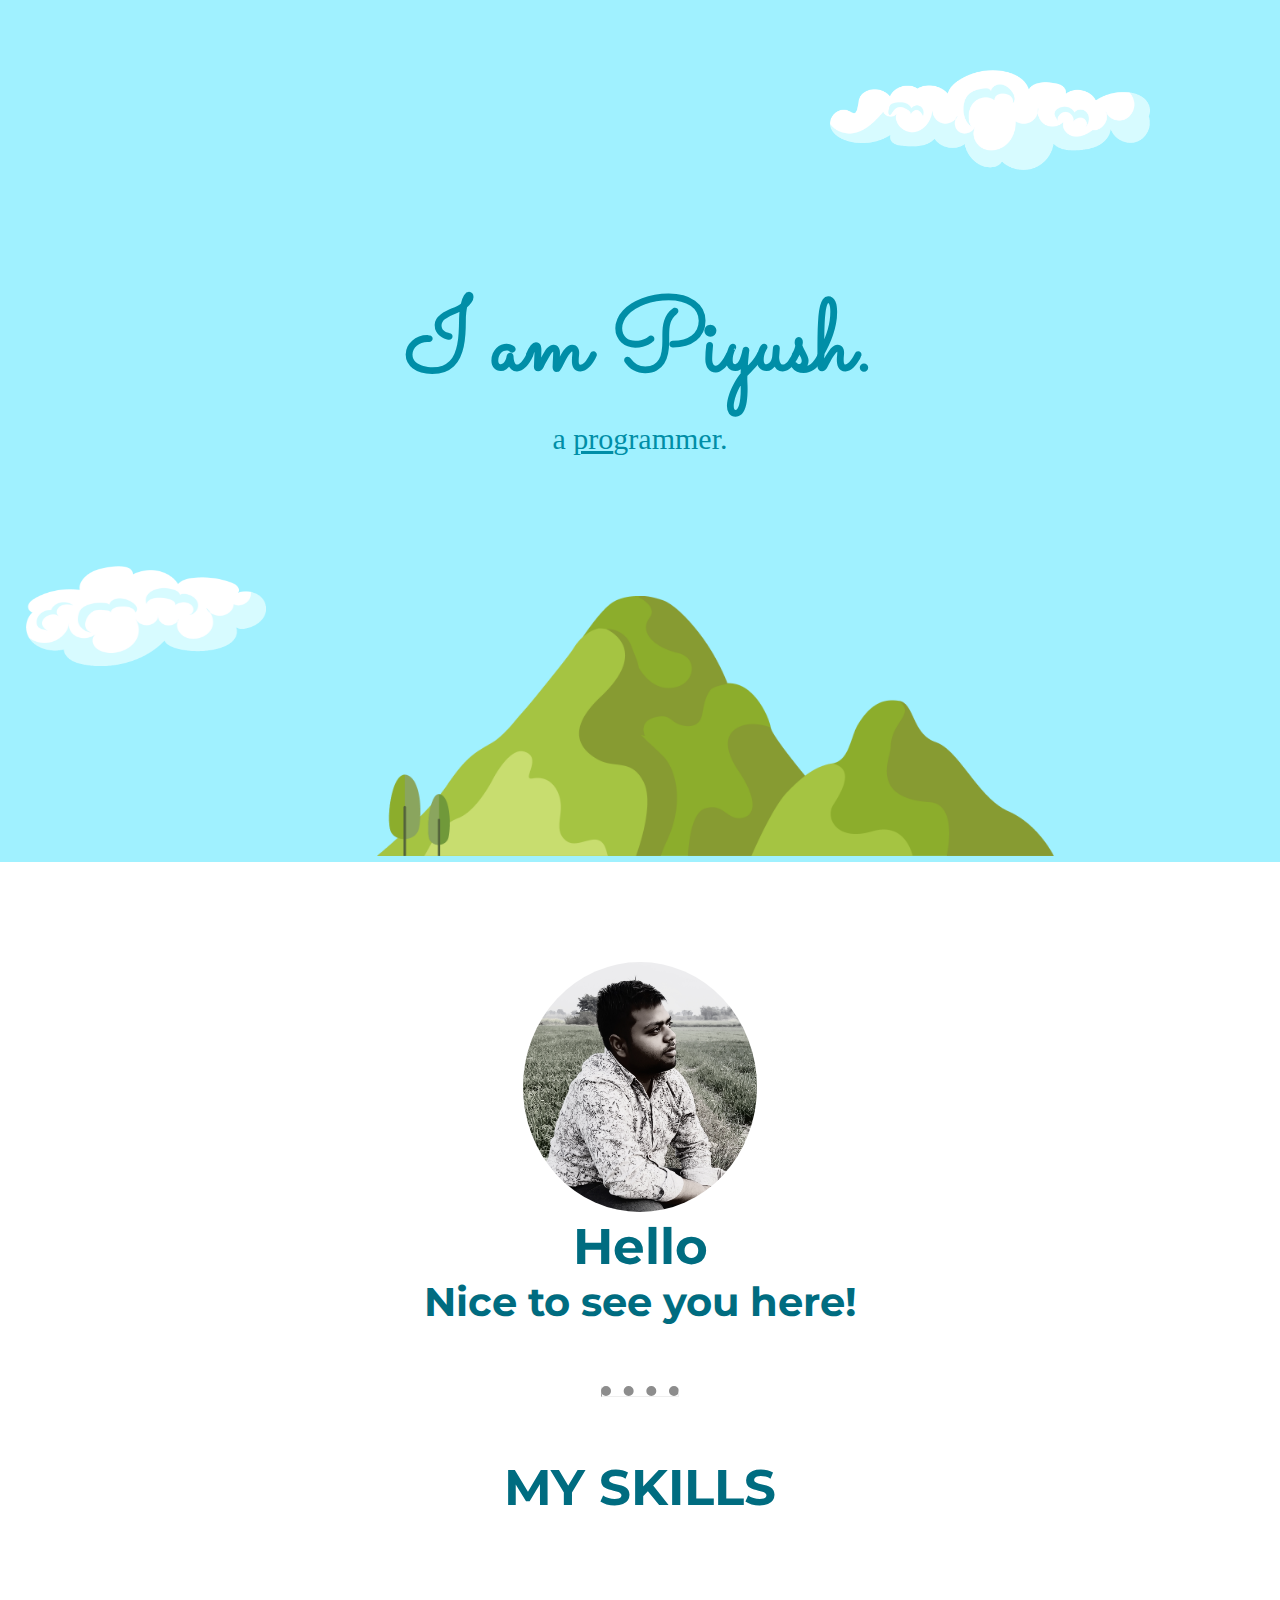
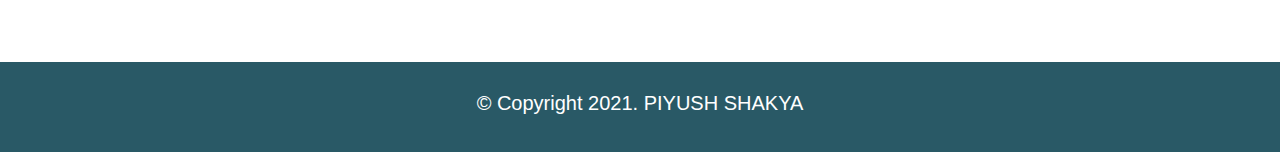
==== index.html @ 98e33c42 "1st commit" ====
<!DOCTYPE html>
<html>
    <head>
        <link rel="stylesheet" href="css/style.css">
        <link rel="preconnect" href="https://fonts.gstatic.com">
        <link href="https://fonts.googleapis.com/css2?family=Montserrat:wght@100&family=Sacramento&display=swap" rel="stylesheet">
        <link rel="icon" href="img/favicon.ico">
        <title>Piyush Shakya</title>
    </head>
    
    <body>
        <div class="top-container">
            <img class="upper-cloud" src="img/big cloud.png" alt="cloud">
            <h1>I am Piyush.</h1>
            <p>a <span class="pro">pro</span>grammer.</p>
            <img class ="lower-cloud" src="img/small cloud.png" alt="cloud">
            <img class ="mountain" src="img/mountain.png" alt="">
        </div>

        <div class="middle-container">
            <div class="profile">
                <img src="img/profile.jpg" alt="profile">
                <h1>Hello</h1>
                <h4>Nice to see you here!</h4>
            </div>
            <hr>
            <div class="mySkills">
                <h1>MY SKILLS</h1>
            </div>
        </div>

        <div class="bottom-container">
            <p>&copy Copyright 2021. PIYUSH SHAKYA</p>
        </div>

    </body>
</html>
---- css/style.css ----
*{
    margin: 0;
}

.top-container{
    font: 50px 'Sacramento', cursive;
    color: #008ea7;
    background-color: #a0f1ff;
    padding: 50px 0 120px;
    text-align: center;
    position: relative;
}
/* .top-container h1{
    font: 50px 'Sacramento', cursive;
    color: #008ea7;
    font-weight: bold;
}*/
.top-container p{
    font: 30px cursive;
    color: #008ea7;
} 

.pro{
    text-decoration: underline;
}
img{
    height: 25%;
    width: 25%;
    display: inline-block;
}

.upper-cloud{
    height: 100px;
    position: relative;
    right: -350px;
    top: -80px;
    padding-top: 100px;
}

.lower-cloud{
    height: 100px;
    width: 240px;
    position: relative;
    right:150px;
    bottom:50px;
}
.mountain{
    position: relative;
    height: 260px;
    width: auto;
    top: 140px;
    left: -50px;
}

.middle-container{
    color: #006c80;
    padding-top: 100px;
    height: 700px;
    width: 100%;
    font-family: 'Montserrat', sans-serif;
    text-align: center;
}

.profile h1{
    font-size: 50px;
}

.profile h4{
    font-size: 40px;
}

.profile img{
    height: 250px;
    width: auto;
    border-radius: 50%;
}

hr{
    border-top: 10px dotted #8d8d8d;
    width: 6%;
    margin: 60px auto;
}

.mySkills h1{
    font-size: 50px;
}

.bottom-container{
    background-color:#295966;
    color:white;
    height: 60px;
    width: 100%;
    padding: 30px 0 0;
    text-align: center;
    font-family:'Gill Sans', 'Gill Sans MT', Calibri, 'Trebuchet MS', sans-serif;
    font-size: 20px;
}
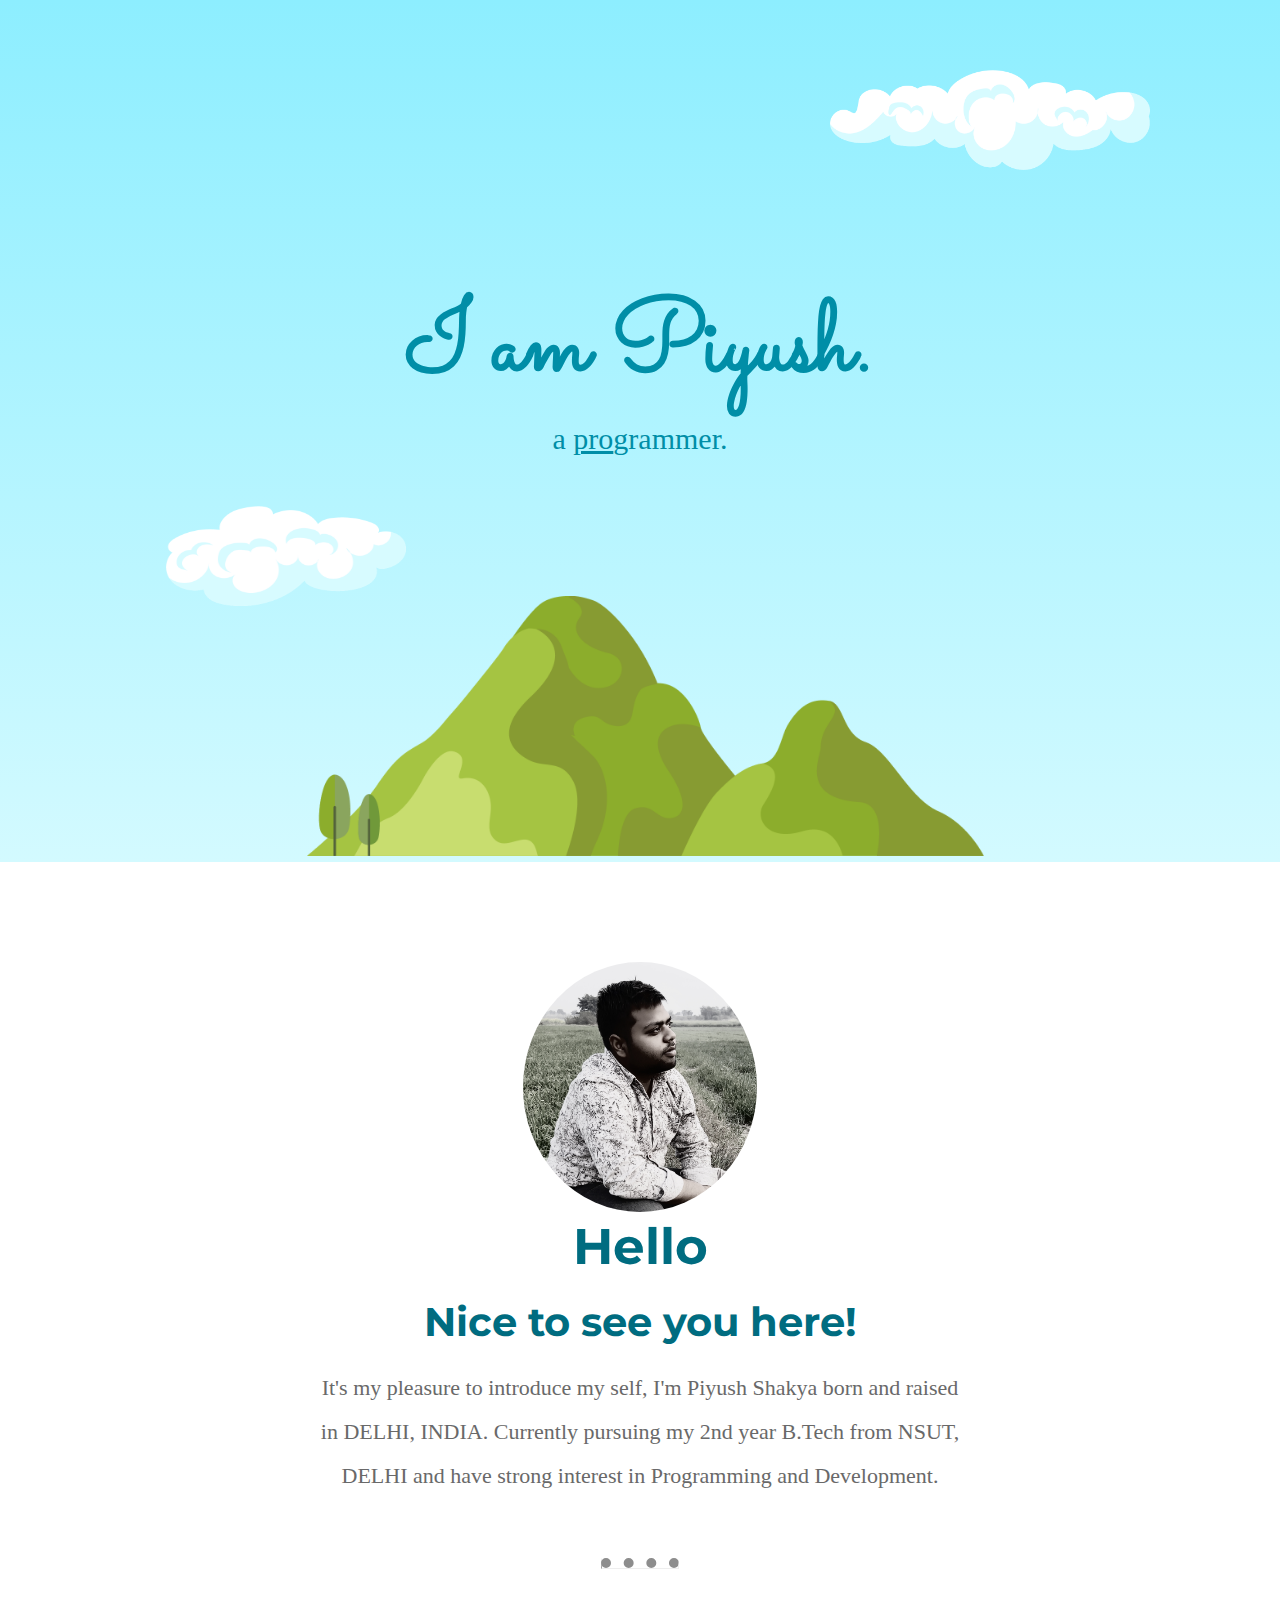
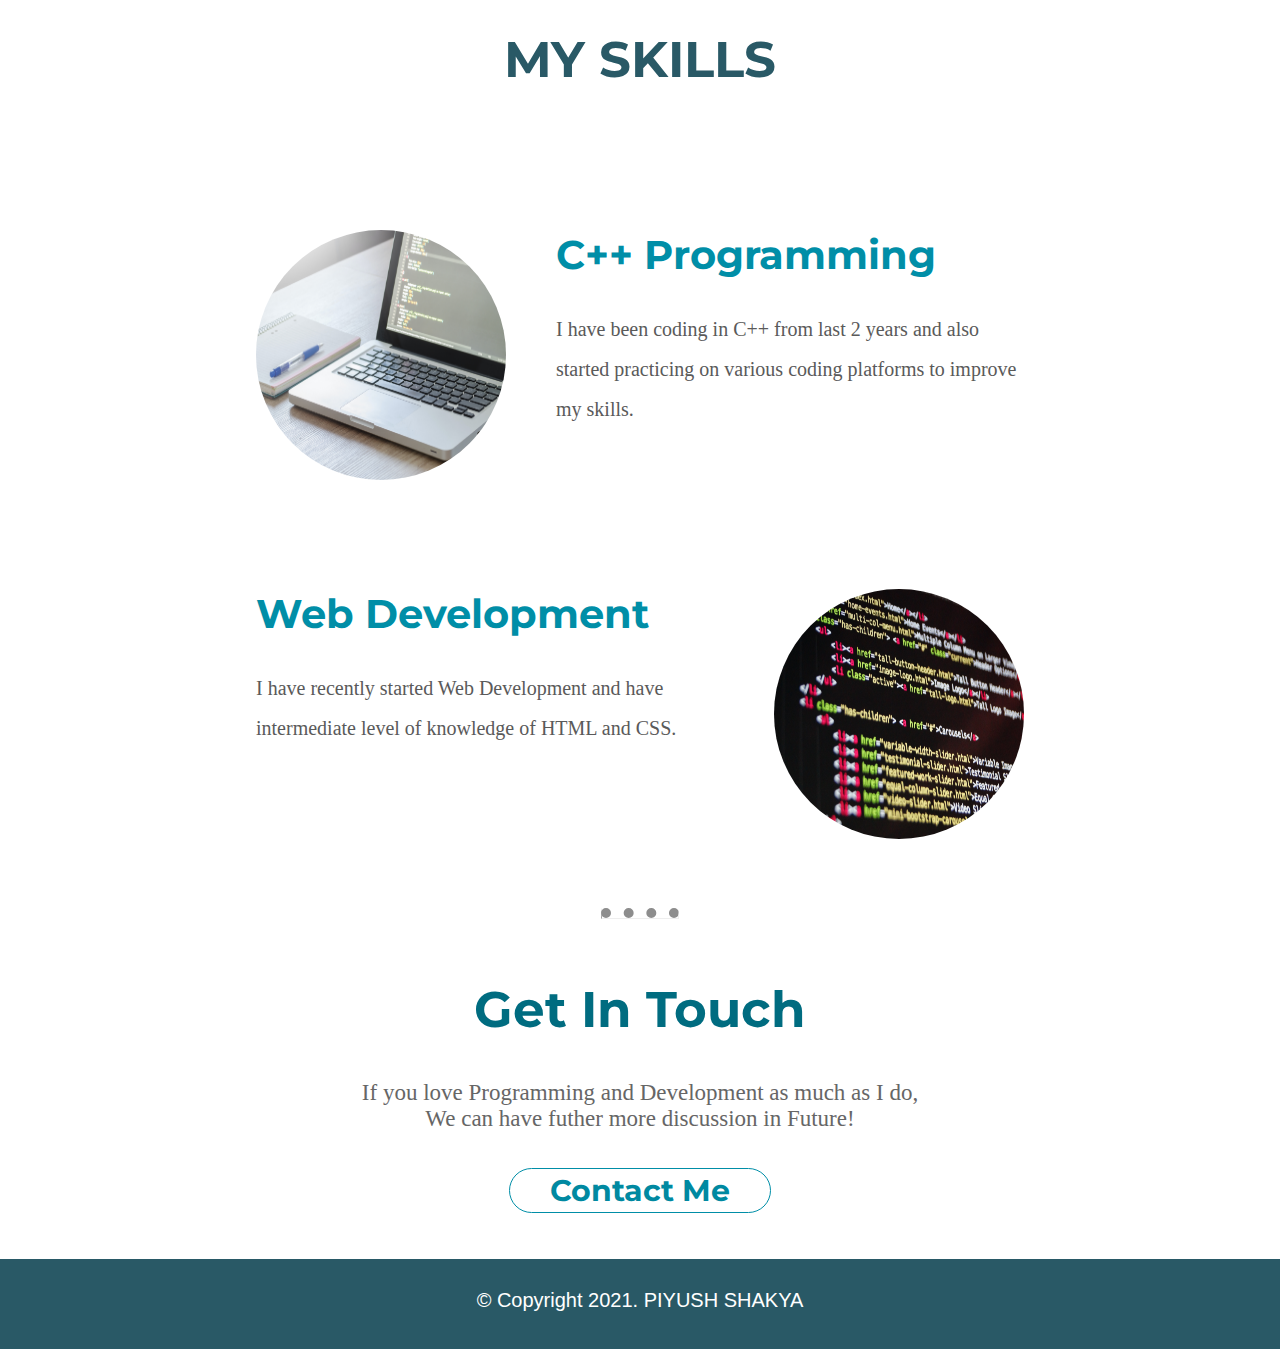
==== commit e0ab0ef9: "completed" ====
--- a/index.html
+++ b/index.html
@@ -22,10 +22,34 @@
                 <img src="img/profile.jpg" alt="profile">
                 <h1>Hello</h1>
                 <h4>Nice to see you here!</h4>
+                <p>It's my pleasure to introduce my self, I'm Piyush Shakya born and raised in DELHI, INDIA. Currently pursuing my 2nd year B.Tech from NSUT, DELHI and have strong interest in Programming and Development.</p>
             </div>
             <hr>
             <div class="mySkills">
                 <h1>MY SKILLS</h1>
+                <div class="myskills-row">
+                    <img class="cpp-img" src="img/pc.jpg">
+                    <h3>C++ Programming</h3>
+                    <p>
+                        I have been coding in C++ from last 2 years and also started practicing on various 
+                        coding platforms to improve my skills.
+                    </p>
+                </div>
+
+                <div class="myskills-row">
+                    <img class="webd-img" src="img/web d.jpg">
+                    <h3>Web Development</h3>
+                    <p>
+                        I have recently started Web Development and have intermediate 
+                        level of knowledge of HTML and CSS.
+                    </p>
+                </div>
+            </div>
+            <hr>
+            <div class="contact">
+                <h1>Get In Touch</h1>
+                <p>If you love Programming and Development as much as I do, <br>We can have futher more discussion in Future!</p>
+                <a class="contact-btn" href="contact.html">Contact Me</a>
             </div>
         </div>
 
--- a/css/style.css
+++ b/css/style.css
@@ -5,7 +5,8 @@
 .top-container{
     font: 50px 'Sacramento', cursive;
     color: #008ea7;
-    background-color: #a0f1ff;
+    background-color: rgb(160, 241, 255);
+    background: linear-gradient(rgb(141, 238, 255), rgb(211, 250, 255));
     padding: 50px 0 120px;
     text-align: center;
     position: relative;
@@ -41,32 +42,45 @@
     height: 100px;
     width: 240px;
     position: relative;
-    right:150px;
-    bottom:50px;
+    right:10px;
+    bottom:110px;
 }
 .mountain{
     position: relative;
     height: 260px;
     width: auto;
     top: 140px;
-    left: -50px;
+    left: -120px;
 }
 
 .middle-container{
     color: #006c80;
     padding-top: 100px;
-    height: 700px;
+    /* height: 700px; */
     width: 100%;
     font-family: 'Montserrat', sans-serif;
     text-align: center;
 }
 
+.profile{
+    width: 50%;
+    margin: auto;
+}
+
 .profile h1{
     font-size: 50px;
 }
 
 .profile h4{
     font-size: 40px;
+    padding: 20px;
+}
+
+.profile p{
+    font-family: Georgia, 'Times New Roman', Times, serif;
+    font-size: 22px;
+    color: #696969;
+    line-height: 2;
 }
 
 .profile img{
@@ -81,8 +95,91 @@
     margin: 60px auto;
 }
 
+/* .mySkills{
+    padding: 10px;
+} */
+
 .mySkills h1{
     font-size: 50px;
+    color: #295966;
+    padding-bottom: 40px;
+}
+
+.mySkills h3{
+    font-size: 40px;
+    color: #008ea7;
+    padding-bottom: 30px;
+}
+
+.mySkills p{
+    color:rgb(90, 90, 90);
+    font-size: 20px;
+    /* font-weight: bold; */
+    font-family:Georgia, 'Times New Roman', Times, serif;
+    line-height: 2;
+}
+
+.myskills-row{
+    width: 60%;
+    margin: 100px auto;
+    text-align: left;
+    padding-bottom: 60px;
+}
+
+/* .myskills-row img{
+    border-radius: 50%;
+    height: 40%;
+    width: 40%;
+    float: left;
+} */
+
+.cpp-img{
+    height: 250px;
+    width: 250px;
+    border-radius: 50%;
+    float: left;
+    margin-right: 50px;
+}
+
+.webd-img{
+    height: 250px;
+    width: 250px;
+    border-radius: 50%;
+    float: right;
+    margin-left: 50px;
+}
+
+.contact{
+    margin: 50px;
+}
+.contact h1{
+    font-size: 50px;
+    padding-bottom: 40px;
+}
+
+.contact p{
+    color: rgb(102, 102, 102);
+    font-size: 23px;
+    font-family:Georgia, 'Times New Roman', Times, serif;
+    padding-bottom: 40px;
+}
+
+.contact-btn{
+    background-color: white;
+    /* margin: 50px; */
+    padding: 3px 40px;
+    border: 1px solid #008ea7;
+    text-decoration: none;
+    color: #0089a1;
+    border-radius: 60px;
+    font-size: 30px;
+    font-weight: bold;
+    transition: 0.25s ease-in;
+}
+
+.contact-btn:hover{
+    background-color: #5293a5;
+    color: white;
 }
 
 .bottom-container{
@@ -94,4 +191,141 @@
     text-align: center;
     font-family:'Gill Sans', 'Gill Sans MT', Calibri, 'Trebuchet MS', sans-serif;
     font-size: 20px;
-}+}
+
+/* contact page */
+
+.con {
+    background-image: linear-gradient(rgba(0, 0, 0, 0.7), rgba(0, 0, 0, 0.5)), url("../img/contactBG.jpg");
+    /* width: 100%;
+    height: auto; */
+    /* url(../img/contactBG.jpg); */
+    background-size: 100%;
+    background-position: center;
+    background-repeat: no-repeat;
+    height: auto;
+    color:#d3d3d3;
+    text-align: center;
+}
+.home-btn{
+    text-decoration: none;
+    font-family: "Lucida Console", "Courier New", monospace;
+    color: #00c4e7e3;
+    font-size: 30px;
+    display: block;
+    right: 100px;
+    padding: 30px;
+    position:absolute;
+    text-align: right;
+    letter-spacing: 1px;
+    transition: .2s ease-in;
+}
+
+.home-btn:hover{
+    color: #00c4e798;
+    transform: scale(1.1);
+}
+/* .con img{
+    background-image: linear-gradient(rgba(236, 0, 0, 0.3), rgba(248, 103, 103, 0.1));
+} */
+.con h1{
+    font-size:40px;
+    padding: 30px 0 15px;
+    letter-spacing: 2px;
+    font-family: Arial, Helvetica, sans-serif;
+    /* z-index: 2; */
+}
+
+.con p{
+    /* padding: 30px; */
+    font-size: 25px;
+}
+
+.content{
+    display: inline-flex;
+}
+
+.column{
+    text-align: left;
+    color: black;
+    font-size: 18px;
+    font-family:sans-serif;
+    background: #fffefea2;
+    width: 335px;
+    height: auto;
+    margin: 50px;
+    display: block;
+    box-shadow: 0 4px 8px 0 rgba(0, 0, 0, 0.2), 0 6px 20px 0 rgba(0, 0, 0, 0.19);
+}
+.column p{
+    font-size: 23px;
+    color: rgb(41, 50, 66);
+    padding: 10px;
+    text-align: center;
+}
+.column .form{
+    padding: 10px 30px;
+    line-height: 35px;
+    background-color: rgba(58, 71, 94, 0.815);
+    color: rgb(255, 255, 255);
+}
+
+/* .column .form p{
+    background-color: #8d8d8d;
+} */
+
+.column .form .input{
+    width: 250px;
+    padding: 10px;
+    background-color: #cacacad5;
+    border-radius: 5px;
+    border: none;
+}
+
+.column .submit-btn{
+    width: 270px;
+    padding: 10px;
+    border-radius: 10px;
+    border: none;
+    font-size: 20px;
+    background: linear-gradient(rgba(8, 8, 8, 0.3), rgba(0, 0, 0, 0.8));
+    color: rgba(255, 255, 255);
+    transition: 0.2s ease-in;
+}
+
+.column .submit-btn:hover{
+    background: linear-gradient(rgba(255, 255, 255, 0.3), rgba(202, 202, 202, 0.8));
+    color: rgb(73, 73, 73);
+}
+
+.col2{
+    text-align: left;
+    color: rgb(231, 231, 231);
+    font-size: 18px;
+    font-family:sans-serif;
+    background: #4b4b4bc9;
+    border-radius: 10px;
+    right: 200px;
+    width: auto;
+    padding: 20px;
+    height: 200px;
+    margin: 100px 0;
+    box-shadow: 0 4px 8px 0 rgba(0, 0, 0, 0.2), 0 6px 20px 0 rgba(0, 0, 0, 0.19);
+    /* display: block; */
+}
+.col2 p{
+    font-size: 22px;
+}
+
+.col2 .social img{
+    margin: 30px;
+    height: 100px;
+    width: 100px;
+    border-radius: 20px;
+    box-shadow: 0 4px 8px 0 rgba(0, 0, 0, 0.2), 0 6px 20px 0 rgba(0, 0, 0, 0.19);
+    transition: transform 0.2s;
+}
+
+.col2 .social :hover{
+    transform: scale(1.2);
+}
